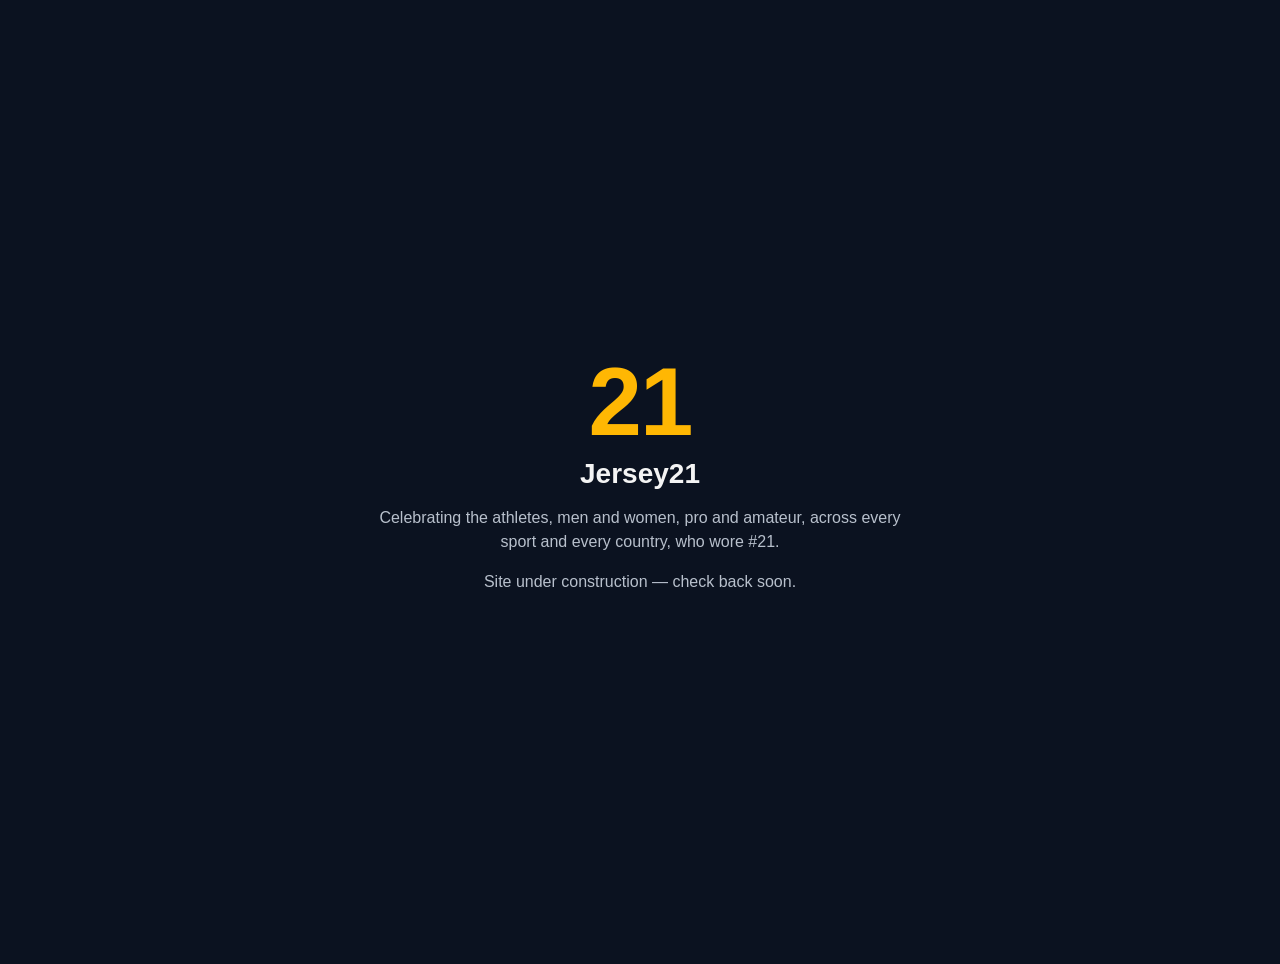
==== index.html @ 55ef3877 "Initial commit: placeholder landing page" ====
<!DOCTYPE html>
<html lang="en">
<head>
  <meta charset="UTF-8">
  <meta name="viewport" content="width=device-width, initial-scale=1.0">
  <title>Jersey21</title>
  <style>
    body {
      font-family: -apple-system, BlinkMacSystemFont, "Segoe UI", Roboto, sans-serif;
      background: #0b1220;
      color: #f4f4f4;
      display: flex;
      min-height: 100vh;
      align-items: center;
      justify-content: center;
      text-align: center;
      margin: 0;
      padding: 2rem;
    }
    .wrap { max-width: 560px; }
    .num {
      font-size: 6rem;
      font-weight: 800;
      line-height: 1;
      letter-spacing: -0.02em;
      color: #ffb703;
    }
    h1 { margin: 0.5rem 0 1rem; font-size: 1.75rem; }
    p { color: #b8c0cc; line-height: 1.5; }
  </style>
</head>
<body>
  <div class="wrap">
    <div class="num">21</div>
    <h1>Jersey21</h1>
    <p>Celebrating the athletes, men and women, pro and amateur, across every sport and every country, who wore #21.</p>
    <p>Site under construction &mdash; check back soon.</p>
  </div>
</body>
</html>
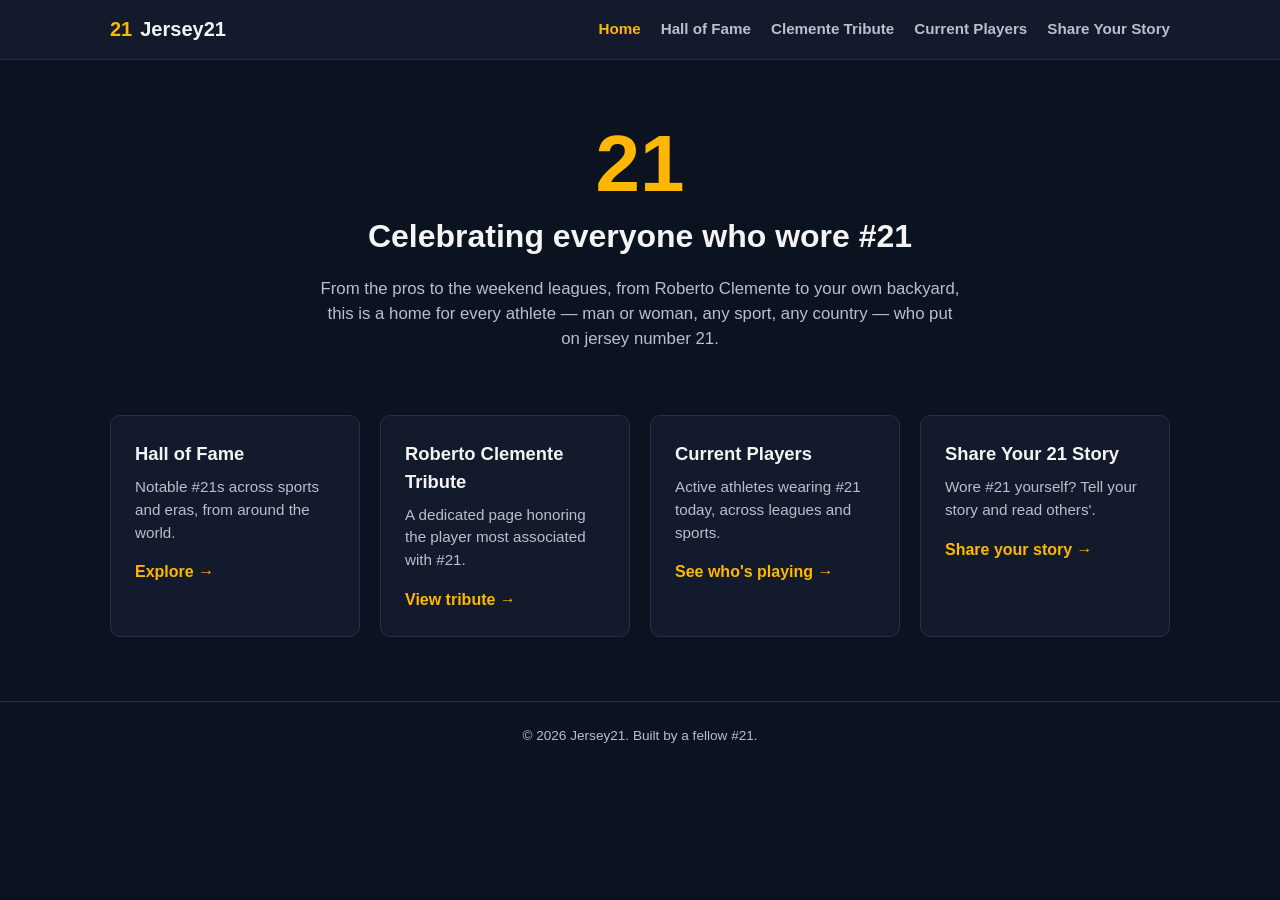
==== commit 8576b73b: "Step 2: site skeleton with nav, home page, and placeholder pages for all four features" ====
--- a/index.html
+++ b/index.html
@@ -3,38 +3,61 @@
 <head>
   <meta charset="UTF-8">
   <meta name="viewport" content="width=device-width, initial-scale=1.0">
-  <title>Jersey21</title>
-  <style>
-    body {
-      font-family: -apple-system, BlinkMacSystemFont, "Segoe UI", Roboto, sans-serif;
-      background: #0b1220;
-      color: #f4f4f4;
-      display: flex;
-      min-height: 100vh;
-      align-items: center;
-      justify-content: center;
-      text-align: center;
-      margin: 0;
-      padding: 2rem;
-    }
-    .wrap { max-width: 560px; }
-    .num {
-      font-size: 6rem;
-      font-weight: 800;
-      line-height: 1;
-      letter-spacing: -0.02em;
-      color: #ffb703;
-    }
-    h1 { margin: 0.5rem 0 1rem; font-size: 1.75rem; }
-    p { color: #b8c0cc; line-height: 1.5; }
-  </style>
+  <title>Jersey21 &mdash; Celebrating #21</title>
+  <meta name="description" content="A site celebrating athletes, men and women, pro and amateur, across every sport and country, who wore jersey number 21.">
+  <link rel="stylesheet" href="assets/css/style.css">
 </head>
 <body>
-  <div class="wrap">
+  <header class="site-header">
+    <div class="nav-inner">
+      <a class="brand" href="index.html"><span class="brand-num">21</span> Jersey21</a>
+      <nav class="main-nav" aria-label="Main navigation">
+        <ul>
+          <li><a href="index.html" class="active">Home</a></li>
+          <li><a href="hall-of-fame.html">Hall of Fame</a></li>
+          <li><a href="clemente.html">Clemente Tribute</a></li>
+          <li><a href="current-players.html">Current Players</a></li>
+          <li><a href="share-your-story.html">Share Your Story</a></li>
+        </ul>
+      </nav>
+    </div>
+  </header>
+
+  <section class="hero">
     <div class="num">21</div>
-    <h1>Jersey21</h1>
-    <p>Celebrating the athletes, men and women, pro and amateur, across every sport and every country, who wore #21.</p>
-    <p>Site under construction &mdash; check back soon.</p>
+    <h1>Celebrating everyone who wore #21</h1>
+    <p>
+      From the pros to the weekend leagues, from Roberto Clemente to your own
+      backyard, this is a home for every athlete &mdash; man or woman,
+      any sport, any country &mdash; who put on jersey number 21.
+    </p>
+  </section>
+
+  <div class="card-grid">
+    <div class="card">
+      <h2>Hall of Fame</h2>
+      <p>Notable #21s across sports and eras, from around the world.</p>
+      <a class="card-link" href="hall-of-fame.html">Explore &rarr;</a>
+    </div>
+    <div class="card">
+      <h2>Roberto Clemente Tribute</h2>
+      <p>A dedicated page honoring the player most associated with #21.</p>
+      <a class="card-link" href="clemente.html">View tribute &rarr;</a>
+    </div>
+    <div class="card">
+      <h2>Current Players</h2>
+      <p>Active athletes wearing #21 today, across leagues and sports.</p>
+      <a class="card-link" href="current-players.html">See who's playing &rarr;</a>
+    </div>
+    <div class="card">
+      <h2>Share Your 21 Story</h2>
+      <p>Wore #21 yourself? Tell your story and read others'.</p>
+      <a class="card-link" href="share-your-story.html">Share your story &rarr;</a>
+    </div>
   </div>
+
+  <footer class="site-footer">
+    &copy; 2026 Jersey21. Built by a fellow #21.
+  </footer>
 </body>
 </html>
--- a/assets/css/style.css
+++ b/assets/css/style.css
@@ -0,0 +1,191 @@
+/* ===== Jersey21 shared styles ===== */
+:root {
+  --bg: #0b1220;
+  --bg-alt: #121a2b;
+  --text: #f4f4f4;
+  --text-muted: #b8c0cc;
+  --accent: #ffb703;
+  --accent-dark: #cc9102;
+  --border: #223049;
+  --max-width: 1100px;
+}
+
+* { box-sizing: border-box; }
+
+html, body {
+  margin: 0;
+  padding: 0;
+}
+
+body {
+  font-family: -apple-system, BlinkMacSystemFont, "Segoe UI", Roboto, sans-serif;
+  background: var(--bg);
+  color: var(--text);
+  line-height: 1.5;
+}
+
+a { color: var(--accent); text-decoration: none; }
+a:hover { text-decoration: underline; }
+
+.container {
+  max-width: var(--max-width);
+  margin: 0 auto;
+  padding: 0 1.25rem;
+}
+
+/* ---- Header / Nav ---- */
+header.site-header {
+  border-bottom: 1px solid var(--border);
+  background: var(--bg-alt);
+  position: sticky;
+  top: 0;
+  z-index: 10;
+}
+
+.nav-inner {
+  display: flex;
+  align-items: center;
+  justify-content: space-between;
+  padding: 0.9rem 1.25rem;
+  max-width: var(--max-width);
+  margin: 0 auto;
+}
+
+.brand {
+  display: flex;
+  align-items: center;
+  gap: 0.5rem;
+  font-weight: 800;
+  font-size: 1.25rem;
+  color: var(--text);
+}
+
+.brand .brand-num {
+  color: var(--accent);
+}
+
+nav.main-nav ul {
+  list-style: none;
+  display: flex;
+  gap: 1.25rem;
+  margin: 0;
+  padding: 0;
+  flex-wrap: wrap;
+}
+
+nav.main-nav a {
+  color: var(--text-muted);
+  font-weight: 600;
+  font-size: 0.95rem;
+}
+
+nav.main-nav a:hover,
+nav.main-nav a.active {
+  color: var(--accent);
+  text-decoration: none;
+}
+
+/* ---- Hero ---- */
+.hero {
+  text-align: center;
+  padding: 4rem 1.25rem 3rem;
+}
+
+.hero .num {
+  font-size: 5rem;
+  font-weight: 800;
+  line-height: 1;
+  color: var(--accent);
+}
+
+.hero h1 {
+  margin: 0.5rem 0 1rem;
+  font-size: 2rem;
+}
+
+.hero p {
+  max-width: 640px;
+  margin: 0 auto;
+  color: var(--text-muted);
+  font-size: 1.05rem;
+}
+
+/* ---- Feature cards ---- */
+.card-grid {
+  display: grid;
+  grid-template-columns: repeat(auto-fit, minmax(220px, 1fr));
+  gap: 1.25rem;
+  padding: 1rem 1.25rem 4rem;
+  max-width: var(--max-width);
+  margin: 0 auto;
+}
+
+.card {
+  background: var(--bg-alt);
+  border: 1px solid var(--border);
+  border-radius: 10px;
+  padding: 1.5rem;
+  transition: border-color 0.15s ease, transform 0.15s ease;
+}
+
+.card:hover {
+  border-color: var(--accent);
+  transform: translateY(-2px);
+}
+
+.card h2 {
+  margin: 0 0 0.5rem;
+  font-size: 1.15rem;
+  color: var(--text);
+}
+
+.card p {
+  margin: 0 0 1rem;
+  color: var(--text-muted);
+  font-size: 0.95rem;
+}
+
+.card a.card-link {
+  font-weight: 700;
+}
+
+/* ---- Generic page content ---- */
+main.page {
+  padding: 3rem 1.25rem 4rem;
+  max-width: var(--max-width);
+  margin: 0 auto;
+}
+
+main.page h1 {
+  font-size: 2rem;
+  margin-bottom: 0.5rem;
+}
+
+main.page .subtitle {
+  color: var(--text-muted);
+  margin-bottom: 2rem;
+}
+
+.coming-soon {
+  background: var(--bg-alt);
+  border: 1px dashed var(--border);
+  border-radius: 10px;
+  padding: 2rem;
+  text-align: center;
+  color: var(--text-muted);
+}
+
+/* ---- Footer ---- */
+footer.site-footer {
+  border-top: 1px solid var(--border);
+  padding: 1.5rem 1.25rem;
+  text-align: center;
+  color: var(--text-muted);
+  font-size: 0.85rem;
+}
+
+@media (max-width: 600px) {
+  .nav-inner { flex-direction: column; gap: 0.75rem; align-items: flex-start; }
+  .hero .num { font-size: 3.5rem; }
+  .hero h1 { font-size: 1.5rem; }
+}
